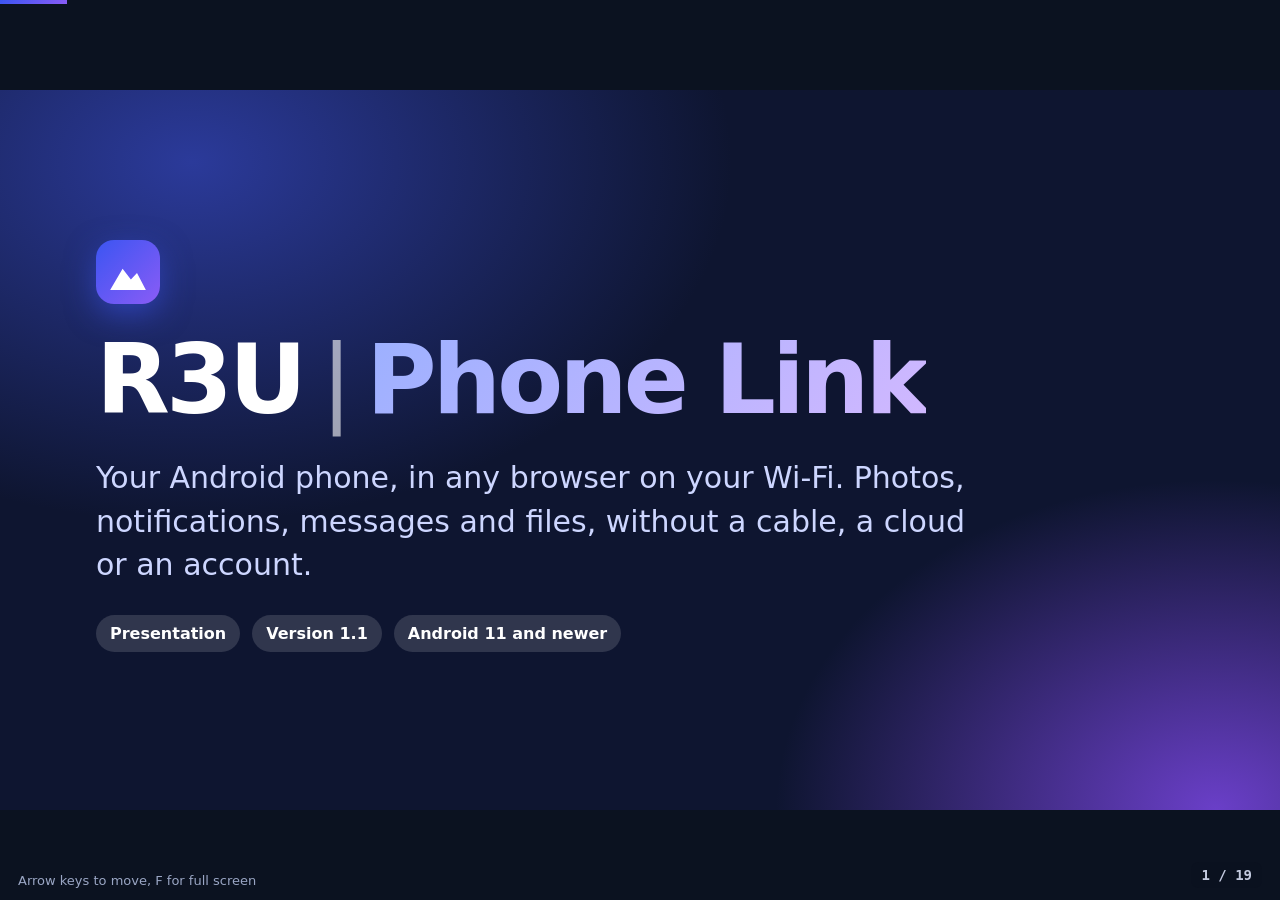
==== deck/index.html @ 8b4a26f0 "Add the R3U | Phone Link presentation (19 slides with screenshots) and rebrand the roadmap site Co-A" ====
<!doctype html>
<html lang="en">
<head>
<meta charset="utf-8">
<meta name="viewport" content="width=device-width, initial-scale=1">
<meta name="referrer" content="no-referrer">
<meta http-equiv="Content-Security-Policy" content="default-src 'none'; script-src 'self'; style-src 'self'; img-src 'self' data:; base-uri 'none'; form-action 'none'">
<title>R3U | Phone Link: the presentation</title>
<meta name="description" content="R3U | Phone Link lets you use your Android phone from any browser on your Wi-Fi: photos, notifications, messages, files. How it works, by phase, with screenshots.">
<link rel="icon" href="data:image/svg+xml,%3Csvg xmlns='http://www.w3.org/2000/svg' viewBox='0 0 32 32'%3E%3Crect width='32' height='32' rx='8' fill='%233d5afe'/%3E%3Cpath d='M7 22l6-7 4 5 3-3 5 5z' fill='%23fff'/%3E%3Ccircle cx='12' cy='11' r='2.5' fill='%23fff'/%3E%3C/svg%3E">
<link rel="stylesheet" href="deck.css">
</head>
<body>
<div id="bar"></div>
<div id="viewport">
<div id="stage">

<!-- 1. Title -->
<section class="slide dark title-slide">
  <div class="logo" aria-hidden="true"></div>
  <h1>R3U<span class="sep">|</span><span class="grad">Phone Link</span></h1>
  <p class="lead">Your Android phone, in any browser on your Wi-Fi. Photos, notifications, messages and files, without a cable, a cloud or an account.</p>
  <div class="meta-row"><span class="chip">Presentation</span><span class="chip">Version 1.1</span><span class="chip">Android 11 and newer</span></div>
</section>

<!-- 2. What it is -->
<section class="slide">
  <span class="kicker">What it is</span>
  <h2>Use your phone from your computer, in three steps</h2>
  <div class="grid3">
    <div class="card"><span class="num">1</span><h3>Install the app</h3><p>Download the signed APK from the landing page and install it on the phone. Approve "Install unknown apps" once.</p></div>
    <div class="card"><span class="num">2</span><h3>Unlock and set a passcode</h3><p>Allow photo access, confirm with your fingerprint, face or screen lock, then choose a web passcode. The server starts by itself.</p></div>
    <div class="card"><span class="num">3</span><h3>Open the link</h3><p>Scan the QR code or type the link in a browser on the same Wi-Fi. Enter the passcode and the dashboard opens.</p></div>
  </div>
  <p class="lead">Nothing is uploaded anywhere. Everything travels from the phone to your browser over your own network.</p>
</section>

<!-- 3. Architecture -->
<section class="slide">
  <span class="kicker">The whole picture</span>
  <h2>How it is put together</h2>
  <svg class="diagram" viewBox="0 0 1100 360" role="img" aria-label="The browser talks directly to the phone over Wi-Fi. GitHub Pages hosts the landing page and GitHub Releases hosts the signed APK.">
    <defs><marker id="ah" viewBox="0 0 10 10" refX="8" refY="5" markerWidth="8" markerHeight="8" orient="auto-start-reverse"><path d="M0 0L10 5L0 10z" class="head"></path></marker></defs>
    <rect class="box" x="10" y="70" width="410" height="270" rx="18"></rect>
    <text class="strong" x="30" y="102">Android phone</text>
    <text class="sm" x="30" y="124">R3U | Phone Link app</text>
    <rect class="box-a" x="30" y="140" width="370" height="50" rx="10"></rect>
    <text x="46" y="171">Foreground service + HTTP server</text>
    <rect class="box-ok" x="30" y="200" width="175" height="50" rx="10"></rect>
    <text x="42" y="231">Photos, trash</text>
    <rect class="box-ok" x="225" y="200" width="175" height="50" rx="10"></rect>
    <text x="237" y="231">Messages, contacts</text>
    <rect class="box-ok" x="30" y="260" width="175" height="50" rx="10"></rect>
    <text x="42" y="291">Notifications</text>
    <rect class="box-ok" x="225" y="260" width="175" height="50" rx="10"></rect>
    <text x="237" y="291">Files, clipboard, ring</text>

    <rect class="box" x="680" y="70" width="410" height="270" rx="18"></rect>
    <text class="strong" x="700" y="102">Any computer</text>
    <text class="sm" x="700" y="124">Windows, Mac or Linux, any browser</text>
    <rect class="box-a" x="700" y="140" width="370" height="50" rx="10"></rect>
    <text x="716" y="171">Web dashboard (served by the phone)</text>
    <rect class="box-ok" x="700" y="200" width="370" height="110" rx="10"></rect>
    <text x="716" y="232">Photos, Notifications, Messages,</text>
    <text x="716" y="258">Files, Phone: one tab each</text>
    <text class="sm" x="716" y="288">Passcode lock before anything opens</text>

    <path class="ln" d="M420 205 H680" marker-start="url(#ah)" marker-end="url(#ah)"></path>
    <text class="strong" x="550" y="190" text-anchor="middle">Your Wi-Fi</text>
    <text class="sm" x="550" y="232" text-anchor="middle">HTTP, token cookie</text>
    <text class="sm" x="550" y="252" text-anchor="middle">+ passcode</text>

    <rect class="box" x="360" y="4" width="380" height="46" rx="12"></rect>
    <text x="550" y="33" text-anchor="middle">GitHub Pages: landing page</text>
    <path class="ln-d" d="M740 28 L880 70" marker-end="url(#ah)"></path>
    <rect class="box" x="360" y="312" width="380" height="44" rx="12"></rect>
    <text x="550" y="340" text-anchor="middle">GitHub Releases: signed APK</text>
    <path class="ln-d" d="M360 334 L240 340" marker-end="url(#ah)"></path>
  </svg>
  <p class="cap">The internet is only used to download the app. Photos and messages never leave your network.</p>
</section>

<!-- 4. Session flow -->
<section class="slide">
  <span class="kicker">How a session starts</span>
  <h2>From opening the app to seeing your phone</h2>
  <div class="flow">
    <div class="step"><span class="n">PHONE 1</span><b>Allow access</b><p>Full photo access ("Allow all"). Partial access is refused with an explanation.</p></div>
    <div class="step"><span class="n">PHONE 2</span><b>Unlock</b><p>Fingerprint, face or screen lock on every launch. No screen lock, no server.</p></div>
    <div class="step"><span class="n">PHONE 3</span><b>Web passcode</b><p>Set once. Stored only as a salted hash on the phone.</p></div>
    <div class="step"><span class="n">PHONE 4</span><b>Server starts</b><p>A random token is created. The link and QR code appear.</p></div>
    <div class="step"><span class="n">COMPUTER 1</span><b>Open the link</b><p>The token becomes a protected cookie and disappears from the address bar.</p></div>
    <div class="step"><span class="n">COMPUTER 2</span><b>Enter the passcode</b><p>Five wrong tries lock that computer out for a while.</p></div>
    <div class="step"><span class="n">COMPUTER 3</span><b>Dashboard</b><p>Only the features you switched on in the app are available.</p></div>
    <div class="step"><span class="n">ANYTIME</span><b>Stop</b><p>Stop server in the app or the notification. Wi-Fi off also stops sharing.</p></div>
  </div>
</section>

<!-- 5. Android screens -->
<section class="slide">
  <span class="kicker">On the phone</span>
  <h2>The app has three screens you will use</h2>
  <div class="shots">
    <figure class="figure"><img class="shot phone" src="img/a1-running.png" alt="Running screen with QR code and link"><figcaption class="cap">Running: QR code, link, Copy link, Stop server</figcaption></figure>
    <figure class="figure"><img class="shot phone" src="img/a2-features.png" alt="Features screen with switches"><figcaption class="cap">Features: switch on only what you need</figcaption></figure>
    <figure class="figure"><img class="shot phone" src="img/a3-passcode.png" alt="Change web passcode screen"><figcaption class="cap">Web passcode: 6 or more characters</figcaption></figure>
    <figure class="figure"><img class="shot phone" src="img/a4-notification.png" alt="Notification shade with the ongoing notification"><figcaption class="cap">Always visible: ongoing notification</figcaption></figure>
  </div>
</section>

<!-- 6. Photos -->
<section class="slide">
  <span class="kicker">Photos</span>
  <h2>Your whole library, fast</h2>
  <div class="row">
    <img class="shot w760" src="img/02-photos.png" alt="Photo grid grouped by day">
    <div class="col">
      <ul class="points small">
        <li>Handles 10,000+ photos; tested with 12,000.</li>
        <li>Grouped by day, correct aspect ratios, lazy thumbnails.</li>
        <li>Filters: All, Screenshots, Large files over 5 MB.</li>
        <li>Sort newest or oldest first.</li>
        <li>HEIC photos preview as JPEG; downloads give the original.</li>
        <li>Light and dark mode follow your system.</li>
      </ul>
      <p class="cap">Screenshots use sample data, not real photos.</p>
    </div>
  </div>
</section>

<!-- 7. Select, download, trash -->
<section class="slide">
  <span class="kicker">Photos</span>
  <h2>Select, download or move to trash</h2>
  <div class="row">
    <figure class="figure"><img class="shot w380" src="img/03-selection.png" alt="Three photos selected with the action bar"><figcaption class="cap">Click the circle, or shift-click for a range</figcaption></figure>
    <figure class="figure"><img class="shot w380" src="img/04-trash-confirm.png" alt="Confirm move to trash dialog"><figcaption class="cap">Confirm in the browser</figcaption></figure>
    <figure class="figure"><img class="shot w380" src="img/05-trash-waiting.png" alt="Waiting for confirmation on the phone"><figcaption class="cap">Then confirm on the phone</figcaption></figure>
  </div>
  <p class="lead">One photo downloads as a file; several stream as a zip straight to disk. Trashed photos stay in Android's trash for 30 days.</p>
</section>

<!-- 8. Viewer -->
<section class="slide">
  <span class="kicker">Photos</span>
  <h2>A proper photo viewer</h2>
  <div class="shots">
    <figure class="figure"><img class="shot w520" src="img/07-viewer.png" alt="Photo viewer"><figcaption class="cap">Full-size view with zoom controls</figcaption></figure>
    <figure class="figure"><img class="shot w520" src="img/08-viewer-zoom.png" alt="Photo viewer zoomed in"><figcaption class="cap">Zoomed in, drag to pan</figcaption></figure>
  </div>
  <ul class="points small grid2">
    <li>Previous and next by button, arrow keys or swipe.</li>
    <li>Zoom 50% to 400%: buttons, wheel, pinch, or + and -.</li>
    <li>Double-click to toggle zoom; drag to pan.</li>
    <li>"3 of 1,284", file name and a Download button.</li>
  </ul>
</section>

<!-- 9. Notifications -->
<section class="slide">
  <span class="kicker">Notifications</span>
  <h2>Phone notifications on your computer</h2>
  <div class="row">
    <img class="shot w760" src="img/10-notifications.png" alt="Notifications tab with reply boxes">
    <div class="col">
      <ul class="points small">
        <li>Live list, refreshed every few seconds.</li>
        <li>Dismiss one, and it disappears on the phone too.</li>
        <li>Reply to chat apps that offer a reply action.</li>
        <li>Needs Notification access, switched on once in Android settings.</li>
        <li>Off by default; you switch it on in the app.</li>
      </ul>
    </div>
  </div>
</section>

<!-- 10. Messages -->
<section class="slide">
  <span class="kicker">Messages</span>
  <h2>Read and send text messages</h2>
  <div class="row">
    <img class="shot w760" src="img/11-messages.png" alt="Messages tab with conversation list and chat">
    <div class="col">
      <ul class="points small">
        <li>Conversations with contact names.</li>
        <li>Full history for the open conversation.</li>
        <li>Send from the browser, delivered from the phone's number.</li>
        <li>Needs SMS and contacts permission; off by default.</li>
      </ul>
      <p class="cap">Known limit: Android records sent texts only for the default SMS app, so a reply sent here may not appear in history later.</p>
    </div>
  </div>
</section>

<!-- 11. Files -->
<section class="slide">
  <span class="kicker">Files and clipboard</span>
  <h2>Move files and text both ways</h2>
  <div class="row">
    <img class="shot w760" src="img/12-files.png" alt="Files tab with drop zone and clipboard">
    <div class="col">
      <ul class="points small">
        <li>Drag files onto the page: they land in the phone's Download/R3U Phone Link folder.</li>
        <li>Share a file from any app to R3U | Phone Link: it appears in the Files tab to download.</li>
        <li>Clipboard: send text to the phone, or share text from the phone to the computer.</li>
        <li>No broad storage permission needed.</li>
      </ul>
    </div>
  </div>
</section>

<!-- 12. Phone -->
<section class="slide">
  <span class="kicker">Phone</span>
  <h2>Status and Find my phone</h2>
  <div class="row">
    <img class="shot w760" src="img/13-phone.png" alt="Phone tab with battery, storage and Find my phone">
    <div class="col">
      <ul class="points small">
        <li>Device name, model and Android version.</li>
        <li>Battery level and charging state.</li>
        <li>Storage used and free.</li>
        <li>Find my phone: rings at full volume for up to a minute, even on silent. Stop any time.</li>
      </ul>
    </div>
  </div>
</section>

<!-- 13. Responsive + dark -->
<section class="slide">
  <span class="kicker">Any screen</span>
  <h2>Works on a laptop, a tablet or another phone</h2>
  <div class="shots">
    <figure class="figure"><img class="shot w560" src="img/02-photos-dark.png" alt="Dark mode photo grid"><figcaption class="cap">Dark mode follows your system</figcaption></figure>
    <figure class="figure"><img class="shot tall" src="img/14-mobile-photos.png" alt="Phone-sized photo grid"><figcaption class="cap">Phone width: photos</figcaption></figure>
    <figure class="figure"><img class="shot tall" src="img/16-mobile-messages.png" alt="Phone-sized messages"><figcaption class="cap">Phone width: messages</figcaption></figure>
  </div>
</section>

<!-- 14. Lock screen + security -->
<section class="slide">
  <span class="kicker">Security</span>
  <h2>Locked by default, in layers</h2>
  <div class="row">
    <img class="shot w380" src="img/01-lock.png" alt="Passcode lock screen">
    <div class="grid2 grow compact">
      <div class="card"><h3>Random link token</h3><p>New for every server start; only shown in the app.</p></div>
      <div class="card"><h3>Protected cookie</h3><p>HttpOnly and SameSite=Strict. Every request needs it.</p></div>
      <div class="card"><h3>Passcode with lockout</h3><p>Hashed on the phone. Five wrong tries, then 30 seconds, doubling.</p></div>
      <div class="card"><h3>Feature switches</h3><p>Sensitive features are off until you switch them on. Enforced on the phone, not just hidden.</p></div>
      <div class="card"><h3>Local network only</h3><p>Devices outside private address ranges are refused.</p></div>
      <div class="card"><h3>Unlock to start</h3><p>Fingerprint, face or screen lock every time the app is opened.</p></div>
    </div>
  </div>
  <p class="cap">Honest limit: traffic is plain HTTP on your Wi-Fi, so use a network you trust. HTTPS is a later project.</p>
</section>

<!-- 15. Quality -->
<section class="slide">
  <span class="kicker">Built and tested</span>
  <h2>Everything is built and checked in the cloud</h2>
  <div class="grid4">
    <div class="card"><h3>Unit tests</h3><p>Pagination, token and cookie rules, passcode lockout, feature switches, range requests, zip streaming, file upload.</p></div>
    <div class="card"><h3>Emulator tests</h3><p>Android 11, 13 and 14 emulators start the real server and exercise it end to end.</p></div>
    <div class="card"><h3>Signed releases</h3><p>Every version tag builds, verifies and publishes a signed APK.</p></div>
    <div class="card"><h3>Real phone</h3><p>Checked by the owner on an Android 16 phone: photos, notifications, messages, files and status.</p></div>
  </div>
  <p class="lead">No local Android setup is needed. GitHub Actions builds, tests and releases; GitHub Pages hosts the landing page and this presentation.</p>
</section>

<!-- 16. Phases -->
<section class="slide">
  <span class="kicker">Roadmap by phase</span>
  <h2>Where it is and where it is going</h2>
  <div class="phases">
    <div class="phase done"><span class="pn">PHASE 0</span><span class="pill built">BUILT</span><h3>Photos</h3><p>Browse, zoom, download, trash.</p></div>
    <div class="phase done"><span class="pn">PHASE 1</span><span class="pill built">BUILT</span><h3>Phone dashboard</h3><p>Passcode, notifications, messages, files, status, find phone.</p></div>
    <div class="phase"><span class="pn">PHASE 2</span><span class="pill plan">PLANNED</span><h3>Accounts and pairing</h3><p>Named phones, passcode channels, an online device list.</p></div>
    <div class="phase"><span class="pn">PHASE 3</span><span class="pill plan">PLANNED</span><h3>Anywhere access</h3><p>Peer-to-peer, end-to-end encrypted, from any network.</p></div>
    <div class="phase"><span class="pn">PHASE 4</span><span class="pill hard">STRETCH</span><h3>App mirroring</h3><p>Use installed apps through a mirrored screen.</p></div>
  </div>
  <p class="lead">Phases 2 and 3 need a small cloud service. Phase 4 is the riskiest and may not work on every phone.</p>
</section>

<!-- 17. Compare -->
<section class="slide">
  <span class="kicker">How it compares</span>
  <h2>Next to the tools people already use</h2>
  <table class="cmp">
    <thead><tr><th>Feature</th><th>Microsoft Phone Link</th><th>AirDroid Web</th><th>R3U | Phone Link</th></tr></thead>
    <tbody>
      <tr><td>Whole photo library, filters, zip</td><td class="p">Recent only</td><td class="y">Yes</td><td class="y">Yes (built)</td></tr>
      <tr><td>Works in any browser</td><td class="n">Windows app</td><td class="y">Yes</td><td class="y">Yes (built)</td></tr>
      <tr><td>Notifications, messages, files</td><td class="y">Yes</td><td class="y">Yes</td><td class="y">Yes (built)</td></tr>
      <tr><td>Account or cloud needed</td><td class="p">Microsoft account</td><td class="p">AirDroid account</td><td class="y">None</td></tr>
      <tr><td>Access from anywhere</td><td class="p">Limited</td><td class="y">Yes</td><td class="p">Phase 3</td></tr>
      <tr><td>Screen mirroring and app control</td><td class="p">Apps window</td><td class="y">Yes</td><td class="p">Phase 4</td></tr>
    </tbody>
  </table>
  <p class="cap">Competitor columns come from general knowledge of those products and may be out of date.</p>
</section>

<!-- 18. Limits -->
<section class="slide">
  <span class="kicker">Straight talk</span>
  <h2>What it does not do yet</h2>
  <div class="grid2">
    <div class="card"><h3>Not on the internet yet</h3><p>Phone and computer must be on the same Wi-Fi until Phase 3.</p></div>
    <div class="card"><h3>No app mirroring yet</h3><p>Installed apps can't run in a browser. Mirroring the screen is Phase 4.</p></div>
    <div class="card"><h3>Plain HTTP on the LAN</h3><p>Passcode and content can be read by someone sniffing your Wi-Fi.</p></div>
    <div class="card"><h3>Sideloaded app</h3><p>Not on the Play Store, because SMS and notification access would be rejected there.</p></div>
  </div>
</section>

<!-- 19. Close -->
<section class="slide dark title-slide">
  <h1><span class="grad">Try it</span></h1>
  <p class="lead">Download the app, open the link on your computer, and use your phone from the browser.</p>
  <div class="meta-row">
    <span class="chip">r3u-software.github.io/gallery</span>
    <span class="chip">github.com/r3u-software/gallery</span>
    <span class="chip">Roadmap on the site home page</span>
  </div>
</section>

</div>
</div>
<button id="prev" class="navbtn" aria-label="Previous slide">&#8249;</button>
<button id="next" class="navbtn" aria-label="Next slide">&#8250;</button>
<div id="help">Arrow keys to move, F for full screen</div>
<div id="counter" aria-live="polite">1 / 19</div>
<script src="deck.js"></script>
</body>
</html>
---- deck/deck.css ----
:root {
  --bg: #eef1f6;
  --surface: #ffffff;
  --ink: #0f1b2a;
  --muted: #566678;
  --line: #d8dfe8;
  --accent: #3b55f2;
  --accent2: #8a5cf6;
  --soft: #e7ebff;
  --ok: #12805a;
  --okbg: #dcf3ea;
  --warn: #7a4700;
  --warnbg: #fdeccd;
  --bad: #b4233f;
  --badbg: #fbdfe5;
  --grad: linear-gradient(135deg, #3b55f2, #8a5cf6);
  color-scheme: light;
}
* { box-sizing: border-box; }
html, body { margin: 0; height: 100%; background: #0b1220; overflow: hidden; }
body { font: 20px/1.45 system-ui, -apple-system, "Segoe UI", Roboto, sans-serif; color: var(--ink); }

/* 1280x720 stage, scaled to fit the window by deck.js */
#viewport { position: fixed; inset: 0; overflow: hidden; }
#stage { width: 1280px; height: 720px; position: absolute; left: 50%; top: 50%; margin: -360px 0 0 -640px; transform-origin: center center; }
.slide { position: absolute; inset: 0; background: var(--bg); padding: 56px 72px 64px; display: none; overflow: hidden; flex-direction: column; gap: 22px; }
.slide.active { display: flex; }
.slide.dark { background: radial-gradient(900px 600px at 15% 10%, #2b3a9a 0%, transparent 60%), radial-gradient(800px 600px at 95% 100%, #6a3fc8 0%, transparent 55%), #0e1530; color: #fff; }

h1, h2, h3, p { margin: 0; }
h2 { font-size: 40px; letter-spacing: -0.02em; line-height: 1.1; }
h3 { font-size: 22px; letter-spacing: -0.01em; }
.kicker { font: 600 14px/1 ui-monospace, "SFMono-Regular", Menlo, Consolas, monospace; letter-spacing: 0.12em; text-transform: uppercase; color: var(--accent); }
.dark .kicker { color: #aab6ff; }
.lead { font-size: 24px; color: var(--muted); max-width: 900px; }
.dark .lead { color: #cdd6ff; }
.muted { color: var(--muted); }
.grad { background: var(--grad); -webkit-background-clip: text; background-clip: text; color: transparent; }
.dark .grad { background: linear-gradient(135deg, #9bb0ff, #d2b8ff); -webkit-background-clip: text; background-clip: text; color: transparent; }
.sep { font-weight: 300; margin: 0 0.18em; opacity: 0.6; }

/* title slide */
.title-slide { justify-content: center; gap: 28px; padding-left: 96px; }
.title-slide h1 { font-size: 96px; letter-spacing: -0.04em; line-height: 1; }
.title-slide .lead { font-size: 30px; }
.logo { width: 64px; height: 64px; border-radius: 18px; background: var(--grad); position: relative; box-shadow: 0 10px 30px rgba(59, 85, 242, 0.5); }
.logo::after { content: ""; position: absolute; inset: 17px 14px 14px; background: #fff; clip-path: polygon(0 100%, 35% 35%, 58% 68%, 75% 48%, 100% 100%); }
.meta-row { display: flex; gap: 12px; flex-wrap: wrap; }
.chip { display: inline-flex; align-items: center; gap: 8px; font-size: 16px; font-weight: 600; padding: 7px 14px; border-radius: 999px; background: rgba(255, 255, 255, 0.14); color: #fff; }

/* layout helpers */
.row { display: flex; gap: 32px; align-items: flex-start; min-height: 0; flex: 1; }
.col { display: flex; flex-direction: column; gap: 16px; min-width: 0; }
.grow { flex: 1; }
.grid3 { display: grid; grid-template-columns: repeat(3, minmax(0, 1fr)); gap: 24px; }
.grid2 { display: grid; grid-template-columns: repeat(2, minmax(0, 1fr)); gap: 24px; }
.grid4 { display: grid; grid-template-columns: repeat(4, minmax(0, 1fr)); gap: 18px; }
.card { background: var(--surface); border: 1px solid var(--line); border-radius: 18px; padding: 22px 24px; display: flex; flex-direction: column; gap: 8px; min-width: 0; }
.card p { font-size: 18px; color: var(--muted); }
.card .num { width: 40px; height: 40px; border-radius: 50%; background: var(--grad); color: #fff; font-weight: 700; display: grid; place-items: center; font-size: 20px; }
ul.points { margin: 0; padding-left: 24px; display: grid; gap: 10px; font-size: 21px; }
ul.points li::marker { color: var(--accent); }
ul.small { font-size: 18px; gap: 7px; }

/* screenshots */
.shot { border-radius: 14px; border: 1px solid var(--line); box-shadow: 0 18px 40px rgba(15, 27, 42, 0.22); background: #fff; display: block; max-width: 100%; height: auto; }
.shot.w760 { width: 760px; }
.shot.w700 { width: 700px; }
.shot.w620 { width: 620px; }
.shot.w380 { width: 380px; }
.shot.w520 { width: 520px; }
.shot.w560 { width: 560px; }
.shot.w360 { width: 360px; }
.shot.phone { height: 380px; width: auto; border-radius: 22px; }
.shot.phone-sm { height: 470px; width: auto; border-radius: 20px; }
.shot.tall { height: 400px; width: auto; border-radius: 20px; }
.cap { font-size: 15px; color: var(--muted); }
.figure { display: flex; flex-direction: column; gap: 10px; align-items: center; }
.shots { display: flex; gap: 22px; justify-content: center; align-items: flex-end; }

/* pills */
.pill { display: inline-flex; align-items: center; gap: 7px; font: 700 13px/1 ui-monospace, Menlo, Consolas, monospace; letter-spacing: 0.04em; padding: 6px 11px; border-radius: 999px; white-space: nowrap; }
.pill.built { background: var(--okbg); color: var(--ok); }
.pill.plan { background: var(--warnbg); color: var(--warn); }
.pill.hard { background: var(--badbg); color: var(--bad); }
.pill::before { content: ""; width: 8px; height: 8px; background: currentColor; }
.pill.built::before { border-radius: 50%; }
.pill.plan::before { border-radius: 2px; }
.pill.hard::before { transform: rotate(45deg); }

/* flow */
.flow { display: grid; grid-template-columns: repeat(4, minmax(0, 1fr)); gap: 16px; }
.step { background: var(--surface); border: 1px solid var(--line); border-radius: 16px; padding: 18px 18px 16px; display: flex; flex-direction: column; gap: 8px; position: relative; }
.step b { font-size: 20px; }
.step p { font-size: 16px; color: var(--muted); }
.step .n { font: 700 13px ui-monospace, Menlo, monospace; color: var(--accent); letter-spacing: 0.08em; }

/* diagram */
svg.diagram { width: 100%; height: auto; }
svg.diagram text { font-family: system-ui, sans-serif; fill: var(--ink); font-size: 17px; }
svg.diagram .sm { font-size: 14px; fill: var(--muted); }
svg.diagram .strong { font-weight: 700; font-size: 20px; }
svg.diagram .box { fill: #fff; stroke: var(--line); stroke-width: 2; }
svg.diagram .box-a { fill: var(--soft); stroke: var(--accent); stroke-width: 2; }
svg.diagram .box-ok { fill: var(--okbg); stroke: var(--ok); stroke-width: 2; }
svg.diagram .ln { stroke: var(--ink); stroke-width: 2.4; fill: none; }
svg.diagram .ln-d { stroke: var(--accent); stroke-width: 2.4; fill: none; stroke-dasharray: 8 6; }
svg.diagram .head { fill: var(--ink); }

/* tables */
table.cmp { width: 100%; border-collapse: collapse; background: var(--surface); border-radius: 14px; overflow: hidden; font-size: 17px; }
table.cmp th, table.cmp td { padding: 9px 14px; text-align: left; border-bottom: 1px solid var(--line); }
table.cmp thead th { background: #f5f7fb; font: 600 13px ui-monospace, Menlo, monospace; letter-spacing: 0.05em; text-transform: uppercase; color: var(--muted); }
table.cmp td.y { color: var(--ok); font-weight: 600; }
table.cmp td.n { color: var(--bad); }
table.cmp td.p { color: var(--warn); }

/* phases */
.phases { display: grid; grid-template-columns: repeat(5, minmax(0, 1fr)); gap: 14px; }
.phase { background: var(--surface); border: 1px solid var(--line); border-radius: 16px; padding: 16px; display: flex; flex-direction: column; gap: 8px; min-width: 0; }
.phase .pn { font: 700 13px ui-monospace, Menlo, monospace; color: var(--accent); letter-spacing: 0.08em; }
.phase h3 { font-size: 20px; }
.phase p { font-size: 15.5px; color: var(--muted); }
.phase.done { border-color: var(--ok); }

/* chrome */
#bar { position: fixed; left: 0; top: 0; height: 4px; background: var(--grad); width: 0; transition: width 0.25s; z-index: 10; }
#counter { position: fixed; right: 18px; bottom: 12px; font: 600 14px ui-monospace, Menlo, monospace; color: #c4cbe0; z-index: 10; background: rgba(11, 18, 32, 0.55); padding: 5px 10px; border-radius: 8px; }
#help { position: fixed; left: 18px; bottom: 12px; font: 500 13px system-ui; color: #9aa6c4; z-index: 10; }
.navbtn { position: fixed; top: 50%; transform: translateY(-50%); z-index: 10; width: 44px; height: 72px; border: 0; border-radius: 12px; background: rgba(255, 255, 255, 0.12); color: #fff; font-size: 28px; cursor: pointer; opacity: 0; transition: opacity 0.2s; }
#viewport:hover ~ .navbtn, .navbtn:hover, .navbtn:focus-visible { opacity: 1; }
#prev { left: 10px; }
#next { right: 10px; }
.slide .foot { margin-top: auto; font-size: 14px; color: var(--muted); display: flex; justify-content: space-between; }

@media print {
  @page { size: 1280px 720px; margin: 0; }
  html, body { overflow: visible; height: auto; background: #fff; }
  #viewport { position: static; display: block; }
  #stage { position: static; margin: 0; width: 1280px; height: auto; transform: none !important; }
  .slide { position: relative; display: flex !important; height: 720px; page-break-after: always; break-after: page; }
  #bar, #counter, #help, .navbtn { display: none !important; }
}

.compact { gap: 14px; }
.compact .card { padding: 12px 16px; gap: 3px; }
.compact .card h3 { font-size: 18px; }
.compact .card p { font-size: 15px; }
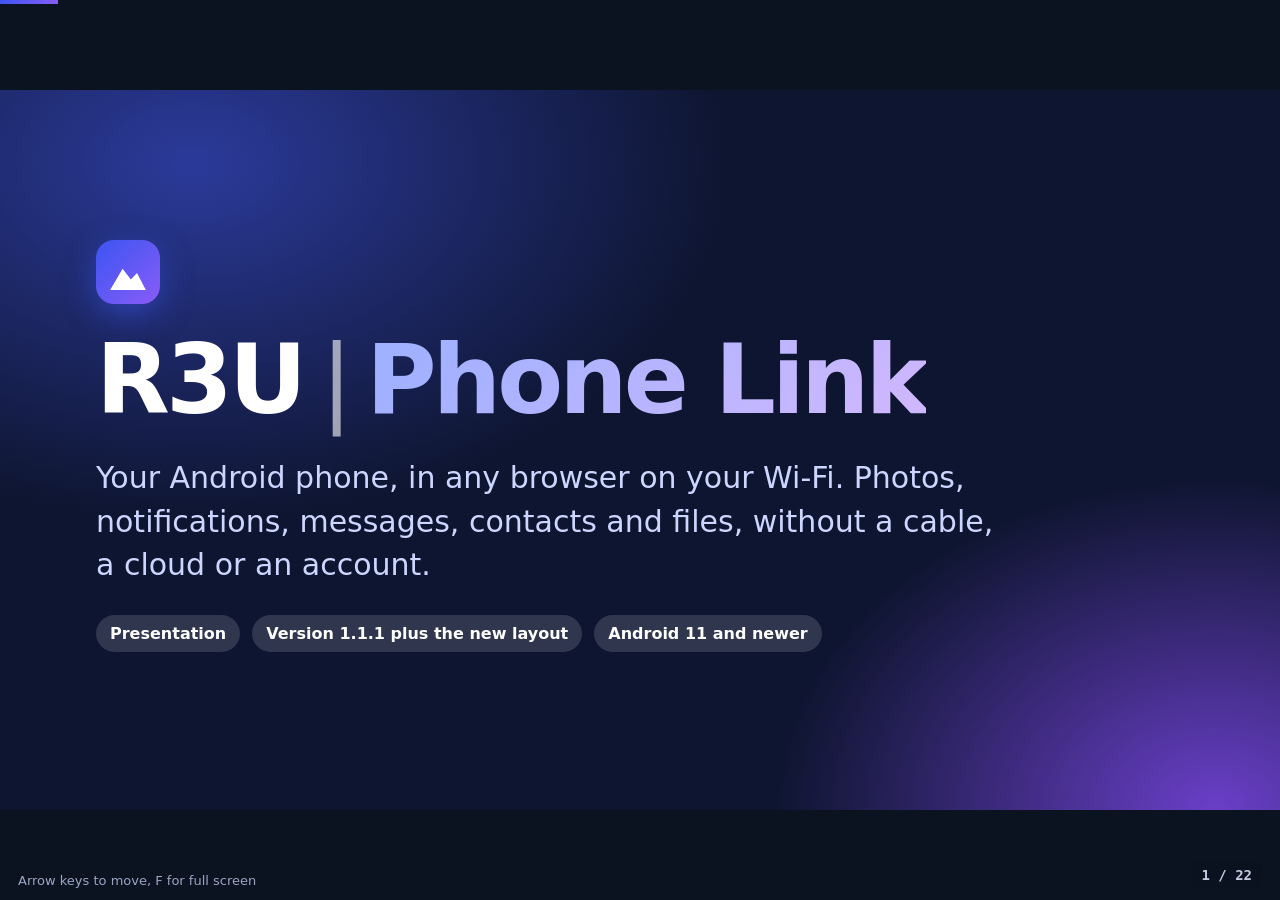
==== commit af469790: "Presentation rebuilt around the new layout (22 slides); phases 2-4 marked on hold Co-Authored-By: Cl" ====
--- a/deck/index.html
+++ b/deck/index.html
@@ -6,7 +6,7 @@
 <meta name="referrer" content="no-referrer">
 <meta http-equiv="Content-Security-Policy" content="default-src 'none'; script-src 'self'; style-src 'self'; img-src 'self' data:; base-uri 'none'; form-action 'none'">
 <title>R3U | Phone Link: the presentation</title>
-<meta name="description" content="R3U | Phone Link lets you use your Android phone from any browser on your Wi-Fi: photos, notifications, messages, files. How it works, by phase, with screenshots.">
+<meta name="description" content="R3U | Phone Link lets you use your Android phone from any browser on your Wi-Fi: photos, notifications, messages, contacts, files. How it works, with screenshots.">
 <link rel="icon" href="data:image/svg+xml,%3Csvg xmlns='http://www.w3.org/2000/svg' viewBox='0 0 32 32'%3E%3Crect width='32' height='32' rx='8' fill='%233d5afe'/%3E%3Cpath d='M7 22l6-7 4 5 3-3 5 5z' fill='%23fff'/%3E%3Ccircle cx='12' cy='11' r='2.5' fill='%23fff'/%3E%3C/svg%3E">
 <link rel="stylesheet" href="deck.css">
 </head>
@@ -19,8 +19,8 @@
 <section class="slide dark title-slide">
   <div class="logo" aria-hidden="true"></div>
   <h1>R3U<span class="sep">|</span><span class="grad">Phone Link</span></h1>
-  <p class="lead">Your Android phone, in any browser on your Wi-Fi. Photos, notifications, messages and files, without a cable, a cloud or an account.</p>
-  <div class="meta-row"><span class="chip">Presentation</span><span class="chip">Version 1.1</span><span class="chip">Android 11 and newer</span></div>
+  <p class="lead">Your Android phone, in any browser on your Wi-Fi. Photos, notifications, messages, contacts and files, without a cable, a cloud or an account.</p>
+  <div class="meta-row"><span class="chip">Presentation</span><span class="chip">Version 1.1.1 plus the new layout</span><span class="chip">Android 11 and newer</span></div>
 </section>
 
 <!-- 2. What it is -->
@@ -30,7 +30,7 @@
   <div class="grid3">
     <div class="card"><span class="num">1</span><h3>Install the app</h3><p>Download the signed APK from the landing page and install it on the phone. Approve "Install unknown apps" once.</p></div>
     <div class="card"><span class="num">2</span><h3>Unlock and set a passcode</h3><p>Allow photo access, confirm with your fingerprint, face or screen lock, then choose a web passcode. The server starts by itself.</p></div>
-    <div class="card"><span class="num">3</span><h3>Open the link</h3><p>Scan the QR code or type the link in a browser on the same Wi-Fi. Enter the passcode and the dashboard opens.</p></div>
+    <div class="card"><span class="num">3</span><h3>Open the link</h3><p>Scan the QR code or type the link in a browser on the same Wi-Fi. Enter the passcode and your phone appears.</p></div>
   </div>
   <p class="lead">Nothing is uploaded anywhere. Everything travels from the phone to your browser over your own network.</p>
 </section>
@@ -53,16 +53,16 @@
     <rect class="box-ok" x="30" y="260" width="175" height="50" rx="10"></rect>
     <text x="42" y="291">Notifications</text>
     <rect class="box-ok" x="225" y="260" width="175" height="50" rx="10"></rect>
-    <text x="237" y="291">Files, clipboard, ring</text>
+    <text x="237" y="291">Files, find, open</text>
 
     <rect class="box" x="680" y="70" width="410" height="270" rx="18"></rect>
     <text class="strong" x="700" y="102">Any computer</text>
     <text class="sm" x="700" y="124">Windows, Mac or Linux, any browser</text>
     <rect class="box-a" x="700" y="140" width="370" height="50" rx="10"></rect>
-    <text x="716" y="171">Web dashboard (served by the phone)</text>
+    <text x="716" y="171">Web app (served by the phone)</text>
     <rect class="box-ok" x="700" y="200" width="370" height="110" rx="10"></rect>
-    <text x="716" y="232">Photos, Notifications, Messages,</text>
-    <text x="716" y="258">Files, Phone: one tab each</text>
+    <text x="716" y="232">Ribbon, app bar, list pane,</text>
+    <text x="716" y="258">content and status bar</text>
     <text class="sm" x="716" y="288">Passcode lock before anything opens</text>
 
     <path class="ln" d="M420 205 H680" marker-start="url(#ah)" marker-end="url(#ah)"></path>
@@ -80,7 +80,26 @@
   <p class="cap">The internet is only used to download the app. Photos and messages never leave your network.</p>
 </section>
 
-<!-- 4. Session flow -->
+<!-- 4. The layout -->
+<section class="slide">
+  <span class="kicker">The new layout</span>
+  <h2>One familiar structure for every app</h2>
+  <div class="row">
+    <div class="annot">
+      <img class="shot" src="img/03-selection.png" alt="The web app with ribbon, app bar, list pane, content and status bar">
+      <span class="pin p1">1</span><span class="pin p2">2</span><span class="pin p3">3</span><span class="pin p4">4</span><span class="pin p5">5</span>
+    </div>
+    <ol class="legend">
+      <li><div><b>Ribbon</b><span>Home, View and Tools tabs with the commands for what you are doing.</span></div></li>
+      <li><div><b>App bar</b><span>Photos, Alerts, Messages, Contacts, Files and Phone.</span></div></li>
+      <li><div><b>List pane</b><span>Albums, conversations, contacts or folders for that app.</span></div></li>
+      <li><div><b>Content</b><span>The photo grid, a conversation, a contact card.</span></div></li>
+      <li><div><b>Status bar</b><span>Connection, phone name, battery, and counts.</span></div></li>
+    </ol>
+  </div>
+</section>
+
+<!-- 5. Session flow -->
 <section class="slide">
   <span class="kicker">How a session starts</span>
   <h2>From opening the app to seeing your phone</h2>
@@ -91,56 +110,55 @@
     <div class="step"><span class="n">PHONE 4</span><b>Server starts</b><p>A random token is created. The link and QR code appear.</p></div>
     <div class="step"><span class="n">COMPUTER 1</span><b>Open the link</b><p>The token becomes a protected cookie and disappears from the address bar.</p></div>
     <div class="step"><span class="n">COMPUTER 2</span><b>Enter the passcode</b><p>Five wrong tries lock that computer out for a while.</p></div>
-    <div class="step"><span class="n">COMPUTER 3</span><b>Dashboard</b><p>Only the features you switched on in the app are available.</p></div>
+    <div class="step"><span class="n">COMPUTER 3</span><b>Use your phone</b><p>Only the features you switched on in the app are available.</p></div>
     <div class="step"><span class="n">ANYTIME</span><b>Stop</b><p>Stop server in the app or the notification. Wi-Fi off also stops sharing.</p></div>
   </div>
 </section>
 
-<!-- 5. Android screens -->
+<!-- 6. Android screens -->
 <section class="slide">
   <span class="kicker">On the phone</span>
-  <h2>The app has three screens you will use</h2>
+  <h2>The app has a few screens you will use</h2>
   <div class="shots">
-    <figure class="figure"><img class="shot phone" src="img/a1-running.png" alt="Running screen with QR code and link"><figcaption class="cap">Running: QR code, link, Copy link, Stop server</figcaption></figure>
+    <figure class="figure"><img class="shot phone" src="img/a1-running.png" alt="Running screen with QR code and link"><figcaption class="cap">Running: QR code, link, Copy link</figcaption></figure>
     <figure class="figure"><img class="shot phone" src="img/a2-features.png" alt="Features screen with switches"><figcaption class="cap">Features: switch on only what you need</figcaption></figure>
     <figure class="figure"><img class="shot phone" src="img/a3-passcode.png" alt="Change web passcode screen"><figcaption class="cap">Web passcode: 6 or more characters</figcaption></figure>
     <figure class="figure"><img class="shot phone" src="img/a4-notification.png" alt="Notification shade with the ongoing notification"><figcaption class="cap">Always visible: ongoing notification</figcaption></figure>
   </div>
 </section>
 
-<!-- 6. Photos -->
+<!-- 7. Photos -->
 <section class="slide">
   <span class="kicker">Photos</span>
-  <h2>Your whole library, fast</h2>
-  <div class="row">
-    <img class="shot w760" src="img/02-photos.png" alt="Photo grid grouped by day">
-    <div class="col">
-      <ul class="points small">
+  <h2>Your whole library, by album</h2>
+  <div class="row">
+    <img class="shot w760" src="img/09-album.png" alt="Photo grid for one album">
+    <div class="col">
+      <ul class="points small">
+        <li>Albums come from the folders on the phone: Camera, Screenshots, WhatsApp Images and more.</li>
         <li>Handles 10,000+ photos; tested with 12,000.</li>
-        <li>Grouped by day, correct aspect ratios, lazy thumbnails.</li>
-        <li>Filters: All, Screenshots, Large files over 5 MB.</li>
-        <li>Sort newest or oldest first.</li>
-        <li>HEIC photos preview as JPEG; downloads give the original.</li>
-        <li>Light and dark mode follow your system.</li>
+        <li>Grouped by day, with correct aspect ratios.</li>
+        <li>Smart filters: Screenshots, Large files over 5 MB.</li>
+        <li>Search by name, sort, and make the thumbnails larger or smaller.</li>
       </ul>
       <p class="cap">Screenshots use sample data, not real photos.</p>
     </div>
   </div>
 </section>
 
-<!-- 7. Select, download, trash -->
+<!-- 8. Select, download, trash -->
 <section class="slide">
   <span class="kicker">Photos</span>
   <h2>Select, download or move to trash</h2>
   <div class="row">
-    <figure class="figure"><img class="shot w380" src="img/03-selection.png" alt="Three photos selected with the action bar"><figcaption class="cap">Click the circle, or shift-click for a range</figcaption></figure>
+    <figure class="figure"><img class="shot w380" src="img/03-selection.png" alt="Three photos selected, ribbon commands enabled"><figcaption class="cap">The ribbon lights up when you select</figcaption></figure>
     <figure class="figure"><img class="shot w380" src="img/04-trash-confirm.png" alt="Confirm move to trash dialog"><figcaption class="cap">Confirm in the browser</figcaption></figure>
     <figure class="figure"><img class="shot w380" src="img/05-trash-waiting.png" alt="Waiting for confirmation on the phone"><figcaption class="cap">Then confirm on the phone</figcaption></figure>
   </div>
   <p class="lead">One photo downloads as a file; several stream as a zip straight to disk. Trashed photos stay in Android's trash for 30 days.</p>
 </section>
 
-<!-- 8. Viewer -->
+<!-- 9. Viewer -->
 <section class="slide">
   <span class="kicker">Photos</span>
   <h2>A proper photo viewer</h2>
@@ -156,52 +174,71 @@
   </ul>
 </section>
 
-<!-- 9. Notifications -->
-<section class="slide">
-  <span class="kicker">Notifications</span>
+<!-- 10. Notifications -->
+<section class="slide">
+  <span class="kicker">Alerts</span>
   <h2>Phone notifications on your computer</h2>
   <div class="row">
-    <img class="shot w760" src="img/10-notifications.png" alt="Notifications tab with reply boxes">
-    <div class="col">
-      <ul class="points small">
-        <li>Live list, refreshed every few seconds.</li>
-        <li>Dismiss one, and it disappears on the phone too.</li>
+    <img class="shot w760" src="img/10-notifications.png" alt="Notifications with apps in the list pane">
+    <div class="col">
+      <ul class="points small">
+        <li>Apps with notifications are listed on the left, with counts.</li>
+        <li>Dismiss one or all; it clears on the phone too.</li>
         <li>Reply to chat apps that offer a reply action.</li>
         <li>Needs Notification access, switched on once in Android settings.</li>
-        <li>Off by default; you switch it on in the app.</li>
-      </ul>
-    </div>
-  </div>
-</section>
-
-<!-- 10. Messages -->
+        <li>The badge on the app bar shows how many are waiting.</li>
+      </ul>
+    </div>
+  </div>
+</section>
+
+<!-- 11. Messages -->
 <section class="slide">
   <span class="kicker">Messages</span>
   <h2>Read and send text messages</h2>
   <div class="row">
-    <img class="shot w760" src="img/11-messages.png" alt="Messages tab with conversation list and chat">
-    <div class="col">
-      <ul class="points small">
-        <li>Conversations with contact names.</li>
+    <img class="shot w760" src="img/11-messages.png" alt="Conversations and an open chat">
+    <div class="col">
+      <ul class="points small">
+        <li>Conversations on the left, with contact names.</li>
         <li>Full history for the open conversation.</li>
         <li>Send from the browser, delivered from the phone's number.</li>
-        <li>Needs SMS and contacts permission; off by default.</li>
+        <li>New message to any number from the ribbon.</li>
+        <li>Needs SMS permission; off by default.</li>
       </ul>
       <p class="cap">Known limit: Android records sent texts only for the default SMS app, so a reply sent here may not appear in history later.</p>
     </div>
   </div>
 </section>
 
-<!-- 11. Files -->
+<!-- 12. Contacts -->
+<section class="slide">
+  <span class="kicker">Contacts</span>
+  <h2>Look up anyone, then message or call</h2>
+  <div class="row">
+    <img class="shot w760" src="img/12-contacts.png" alt="Contact card with message and call buttons">
+    <div class="col">
+      <ul class="points small">
+        <li>A to Z list with search by name or number.</li>
+        <li>Every number and email, with a Copy button.</li>
+        <li>Send message jumps straight into a new text.</li>
+        <li>Call on phone opens the phone's dialer with the number filled in.</li>
+        <li>Needs contacts permission; off by default.</li>
+      </ul>
+    </div>
+  </div>
+</section>
+
+<!-- 13. Files -->
 <section class="slide">
   <span class="kicker">Files and clipboard</span>
   <h2>Move files and text both ways</h2>
   <div class="row">
-    <img class="shot w760" src="img/12-files.png" alt="Files tab with drop zone and clipboard">
+    <img class="shot w760" src="img/13-files.png" alt="Files with drop zone">
     <div class="col">
       <ul class="points small">
         <li>Drag files onto the page: they land in the phone's Download/R3U Phone Link folder.</li>
-        <li>Share a file from any app to R3U | Phone Link: it appears in the Files tab to download.</li>
+        <li>Share a file from any app to R3U | Phone Link: it appears here to download.</li>
         <li>Clipboard: send text to the phone, or share text from the phone to the computer.</li>
         <li>No broad storage permission needed.</li>
       </ul>
@@ -209,35 +246,53 @@
   </div>
 </section>
 
-<!-- 12. Phone -->
+<!-- 14. Phone -->
 <section class="slide">
   <span class="kicker">Phone</span>
   <h2>Status and Find my phone</h2>
   <div class="row">
-    <img class="shot w760" src="img/13-phone.png" alt="Phone tab with battery, storage and Find my phone">
+    <img class="shot w760" src="img/14-phone.png" alt="Phone summary with battery, storage and Find my phone">
     <div class="col">
       <ul class="points small">
         <li>Device name, model and Android version.</li>
-        <li>Battery level and charging state.</li>
+        <li>Battery level and charging state, also in the status bar.</li>
         <li>Storage used and free.</li>
-        <li>Find my phone: rings at full volume for up to a minute, even on silent. Stop any time.</li>
-      </ul>
-    </div>
-  </div>
-</section>
-
-<!-- 13. Responsive + dark -->
+        <li>Find my phone: rings at full volume for up to a minute, even on silent.</li>
+      </ul>
+    </div>
+  </div>
+</section>
+
+<!-- 15. Open on phone -->
+<section class="slide">
+  <span class="kicker">Open on the phone</span>
+  <h2>Send a link, a number or a place to the phone</h2>
+  <div class="row">
+    <img class="shot w760" src="img/15-open-on-phone.png" alt="Open a link on the phone dialog">
+    <div class="col">
+      <ul class="points small">
+        <li>Open a web link in the phone's browser.</li>
+        <li>Open the dialer with a number ready.</li>
+        <li>Show a place or address in the phone's maps.</li>
+        <li>If the app is open it happens at once; otherwise a notification appears for you to tap.</li>
+        <li>You then use it on the phone itself. This is not screen mirroring.</li>
+      </ul>
+    </div>
+  </div>
+</section>
+
+<!-- 16. Any screen -->
 <section class="slide">
   <span class="kicker">Any screen</span>
   <h2>Works on a laptop, a tablet or another phone</h2>
   <div class="shots">
-    <figure class="figure"><img class="shot w560" src="img/02-photos-dark.png" alt="Dark mode photo grid"><figcaption class="cap">Dark mode follows your system</figcaption></figure>
-    <figure class="figure"><img class="shot tall" src="img/14-mobile-photos.png" alt="Phone-sized photo grid"><figcaption class="cap">Phone width: photos</figcaption></figure>
-    <figure class="figure"><img class="shot tall" src="img/16-mobile-messages.png" alt="Phone-sized messages"><figcaption class="cap">Phone width: messages</figcaption></figure>
-  </div>
-</section>
-
-<!-- 14. Lock screen + security -->
+    <figure class="figure"><img class="shot w560" src="img/02-photos-dark.png" alt="Dark mode"><figcaption class="cap">Dark mode follows your system</figcaption></figure>
+    <figure class="figure"><img class="shot tall" src="img/16-mobile-photos.png" alt="Phone-sized layout with bottom app bar"><figcaption class="cap">Narrow: app bar moves to the bottom</figcaption></figure>
+    <figure class="figure"><img class="shot tall" src="img/17-mobile-albums.png" alt="Phone-sized layout with the list sliding over"><figcaption class="cap">The list slides over the content</figcaption></figure>
+  </div>
+</section>
+
+<!-- 17. Security -->
 <section class="slide">
   <span class="kicker">Security</span>
   <h2>Locked by default, in layers</h2>
@@ -255,64 +310,64 @@
   <p class="cap">Honest limit: traffic is plain HTTP on your Wi-Fi, so use a network you trust. HTTPS is a later project.</p>
 </section>
 
-<!-- 15. Quality -->
+<!-- 18. Quality -->
 <section class="slide">
   <span class="kicker">Built and tested</span>
   <h2>Everything is built and checked in the cloud</h2>
   <div class="grid4">
-    <div class="card"><h3>Unit tests</h3><p>Pagination, token and cookie rules, passcode lockout, feature switches, range requests, zip streaming, file upload.</p></div>
+    <div class="card"><h3>Unit tests</h3><p>Pagination, albums, token and cookie rules, passcode lockout, feature switches, contacts, open-on-phone, range requests, zip streaming, file upload.</p></div>
     <div class="card"><h3>Emulator tests</h3><p>Android 11, 13 and 14 emulators start the real server and exercise it end to end.</p></div>
     <div class="card"><h3>Signed releases</h3><p>Every version tag builds, verifies and publishes a signed APK.</p></div>
-    <div class="card"><h3>Real phone</h3><p>Checked by the owner on an Android 16 phone: photos, notifications, messages, files and status.</p></div>
+    <div class="card"><h3>Real phone</h3><p>Version 1.1 was checked on an Android 16 phone. The new layout has not been released or checked on a phone yet.</p></div>
   </div>
   <p class="lead">No local Android setup is needed. GitHub Actions builds, tests and releases; GitHub Pages hosts the landing page and this presentation.</p>
 </section>
 
-<!-- 16. Phases -->
+<!-- 19. Phases -->
 <section class="slide">
   <span class="kicker">Roadmap by phase</span>
   <h2>Where it is and where it is going</h2>
   <div class="phases">
     <div class="phase done"><span class="pn">PHASE 0</span><span class="pill built">BUILT</span><h3>Photos</h3><p>Browse, zoom, download, trash.</p></div>
-    <div class="phase done"><span class="pn">PHASE 1</span><span class="pill built">BUILT</span><h3>Phone dashboard</h3><p>Passcode, notifications, messages, files, status, find phone.</p></div>
-    <div class="phase"><span class="pn">PHASE 2</span><span class="pill plan">PLANNED</span><h3>Accounts and pairing</h3><p>Named phones, passcode channels, an online device list.</p></div>
-    <div class="phase"><span class="pn">PHASE 3</span><span class="pill plan">PLANNED</span><h3>Anywhere access</h3><p>Peer-to-peer, end-to-end encrypted, from any network.</p></div>
-    <div class="phase"><span class="pn">PHASE 4</span><span class="pill hard">STRETCH</span><h3>App mirroring</h3><p>Use installed apps through a mirrored screen.</p></div>
-  </div>
-  <p class="lead">Phases 2 and 3 need a small cloud service. Phase 4 is the riskiest and may not work on every phone.</p>
-</section>
-
-<!-- 17. Compare -->
+    <div class="phase done"><span class="pn">PHASE 1</span><span class="pill built">BUILT</span><h3>Phone dashboard</h3><p>Passcode, notifications, messages, contacts, files, status, find, open on phone, new layout.</p></div>
+    <div class="phase"><span class="pn">PHASE 2</span><span class="pill plan">ON HOLD</span><h3>Accounts and pairing</h3><p>Named phones, passcode channels, an online device list.</p></div>
+    <div class="phase"><span class="pn">PHASE 3</span><span class="pill plan">ON HOLD</span><h3>Anywhere access</h3><p>Peer-to-peer, end-to-end encrypted, from any network.</p></div>
+    <div class="phase"><span class="pn">PHASE 4</span><span class="pill hard">ON HOLD</span><h3>App mirroring</h3><p>Use installed apps through a mirrored screen.</p></div>
+  </div>
+  <p class="lead">The new layout is built and in the repository but not yet released as a version. Phases 2 to 4 are set aside for now.</p>
+</section>
+
+<!-- 20. Compare -->
 <section class="slide">
   <span class="kicker">How it compares</span>
   <h2>Next to the tools people already use</h2>
   <table class="cmp">
     <thead><tr><th>Feature</th><th>Microsoft Phone Link</th><th>AirDroid Web</th><th>R3U | Phone Link</th></tr></thead>
     <tbody>
-      <tr><td>Whole photo library, filters, zip</td><td class="p">Recent only</td><td class="y">Yes</td><td class="y">Yes (built)</td></tr>
+      <tr><td>Whole photo library, albums, zip</td><td class="p">Recent only</td><td class="y">Yes</td><td class="y">Yes (built)</td></tr>
       <tr><td>Works in any browser</td><td class="n">Windows app</td><td class="y">Yes</td><td class="y">Yes (built)</td></tr>
-      <tr><td>Notifications, messages, files</td><td class="y">Yes</td><td class="y">Yes</td><td class="y">Yes (built)</td></tr>
+      <tr><td>Notifications, messages, contacts, files</td><td class="y">Yes</td><td class="y">Yes</td><td class="y">Yes (built)</td></tr>
       <tr><td>Account or cloud needed</td><td class="p">Microsoft account</td><td class="p">AirDroid account</td><td class="y">None</td></tr>
-      <tr><td>Access from anywhere</td><td class="p">Limited</td><td class="y">Yes</td><td class="p">Phase 3</td></tr>
-      <tr><td>Screen mirroring and app control</td><td class="p">Apps window</td><td class="y">Yes</td><td class="p">Phase 4</td></tr>
+      <tr><td>Access from anywhere</td><td class="p">Limited</td><td class="y">Yes</td><td class="p">On hold</td></tr>
+      <tr><td>Screen mirroring and app control</td><td class="p">Apps window</td><td class="y">Yes</td><td class="p">On hold</td></tr>
     </tbody>
   </table>
   <p class="cap">Competitor columns come from general knowledge of those products and may be out of date.</p>
 </section>
 
-<!-- 18. Limits -->
+<!-- 21. Limits -->
 <section class="slide">
   <span class="kicker">Straight talk</span>
   <h2>What it does not do yet</h2>
   <div class="grid2">
-    <div class="card"><h3>Not on the internet yet</h3><p>Phone and computer must be on the same Wi-Fi until Phase 3.</p></div>
-    <div class="card"><h3>No app mirroring yet</h3><p>Installed apps can't run in a browser. Mirroring the screen is Phase 4.</p></div>
+    <div class="card"><h3>Not on the internet yet</h3><p>Phone and computer must be on the same Wi-Fi.</p></div>
+    <div class="card"><h3>No app mirroring yet</h3><p>Installed apps can't run in a browser. Mirroring the screen is a separate, later project.</p></div>
     <div class="card"><h3>Plain HTTP on the LAN</h3><p>Passcode and content can be read by someone sniffing your Wi-Fi.</p></div>
     <div class="card"><h3>Sideloaded app</h3><p>Not on the Play Store, because SMS and notification access would be rejected there.</p></div>
   </div>
 </section>
 
-<!-- 19. Close -->
+<!-- 22. Close -->
 <section class="slide dark title-slide">
   <h1><span class="grad">Try it</span></h1>
   <p class="lead">Download the app, open the link on your computer, and use your phone from the browser.</p>
@@ -328,7 +383,7 @@
 <button id="prev" class="navbtn" aria-label="Previous slide">&#8249;</button>
 <button id="next" class="navbtn" aria-label="Next slide">&#8250;</button>
 <div id="help">Arrow keys to move, F for full screen</div>
-<div id="counter" aria-live="polite">1 / 19</div>
+<div id="counter" aria-live="polite">1 / 22</div>
 <script src="deck.js"></script>
 </body>
 </html>
--- a/deck/deck.css
+++ b/deck/deck.css
@@ -146,3 +146,19 @@
 .compact .card { padding: 12px 16px; gap: 3px; }
 .compact .card h3 { font-size: 18px; }
 .compact .card p { font-size: 15px; }
+
+/* annotated layout slide */
+.annot { position: relative; display: block; flex: none; }
+.annot img { width: 740px; }
+.pin { position: absolute; width: 30px; height: 30px; border-radius: 50%; background: var(--grad); color: #fff; font: 700 16px/30px system-ui; text-align: center; box-shadow: 0 4px 12px rgba(15, 27, 42, 0.4); border: 2px solid #fff; }
+.pin.p1 { left: 31%; top: 3%; }
+.pin.p2 { left: 0.6%; top: 22%; }
+.pin.p3 { left: 11%; top: 35%; }
+.pin.p4 { left: 60%; top: 40%; }
+.pin.p5 { left: 46%; top: 91%; }
+ol.legend { margin: 0; padding: 0; list-style: none; display: grid; gap: 14px; counter-reset: pin; }
+ol.legend li { counter-increment: pin; display: grid; grid-template-columns: 34px 1fr; gap: 12px; align-items: start; font-size: 19px; }
+ol.legend li::before { content: counter(pin); width: 30px; height: 30px; border-radius: 50%; background: var(--grad); color: #fff; font: 700 15px/30px system-ui; text-align: center; }
+ol.legend b { display: block; }
+ol.legend span { color: var(--muted); font-size: 16px; }
+.btnrow { display: flex; gap: 12px; }
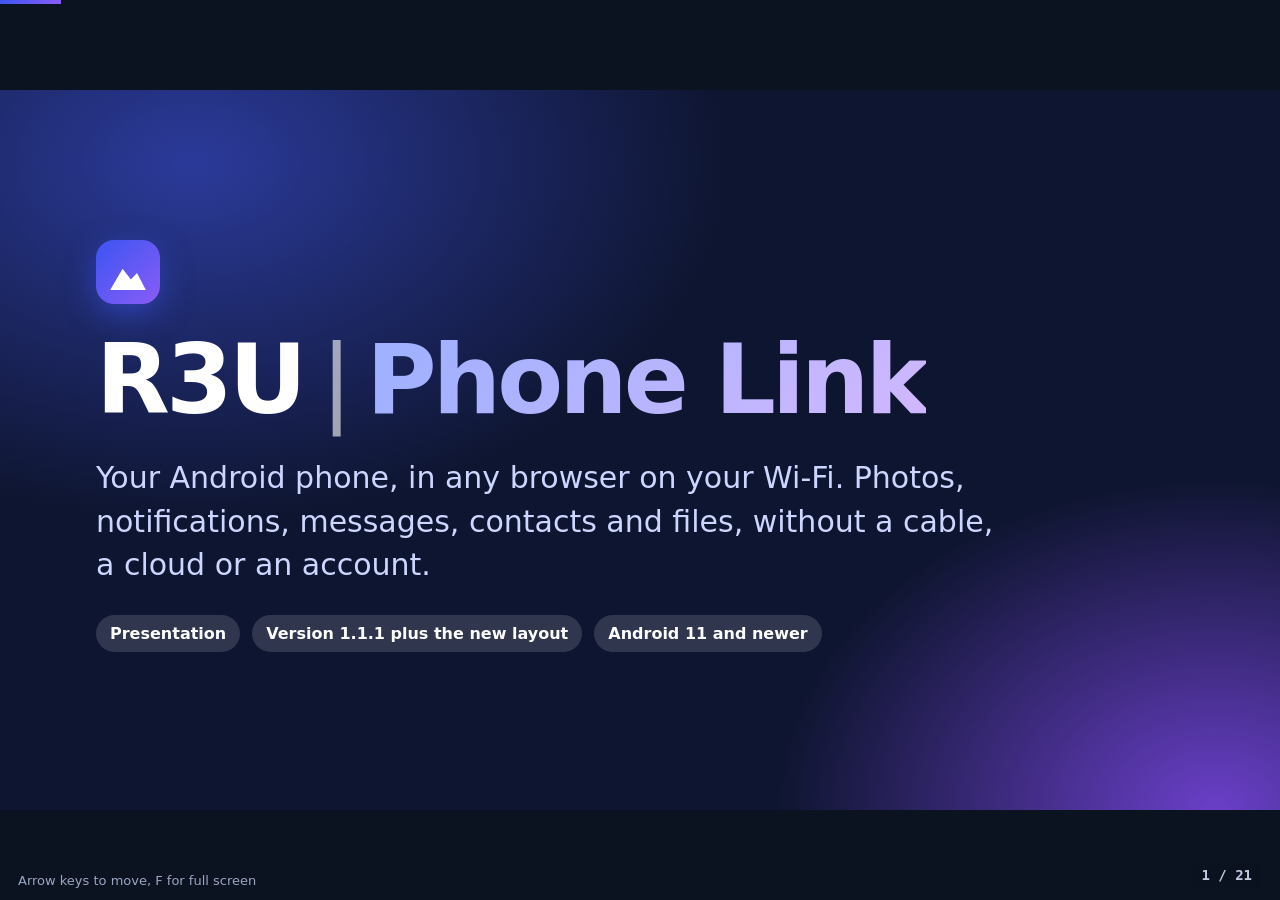
==== commit 941988d9: "Remove the closing slide (21 slides) Co-Authored-By: Claude Sonnet 5.5 <noreply@anthropic.com>" ====
--- a/deck/index.html
+++ b/deck/index.html
@@ -367,23 +367,12 @@
   </div>
 </section>
 
-<!-- 22. Close -->
-<section class="slide dark title-slide">
-  <h1><span class="grad">Try it</span></h1>
-  <p class="lead">Download the app, open the link on your computer, and use your phone from the browser.</p>
-  <div class="meta-row">
-    <span class="chip">r3u-software.github.io/gallery</span>
-    <span class="chip">github.com/r3u-software/gallery</span>
-    <span class="chip">Roadmap on the site home page</span>
-  </div>
-</section>
-
 </div>
 </div>
 <button id="prev" class="navbtn" aria-label="Previous slide">&#8249;</button>
 <button id="next" class="navbtn" aria-label="Next slide">&#8250;</button>
 <div id="help">Arrow keys to move, F for full screen</div>
-<div id="counter" aria-live="polite">1 / 22</div>
+<div id="counter" aria-live="polite">1 / 21</div>
 <script src="deck.js"></script>
 </body>
 </html>
